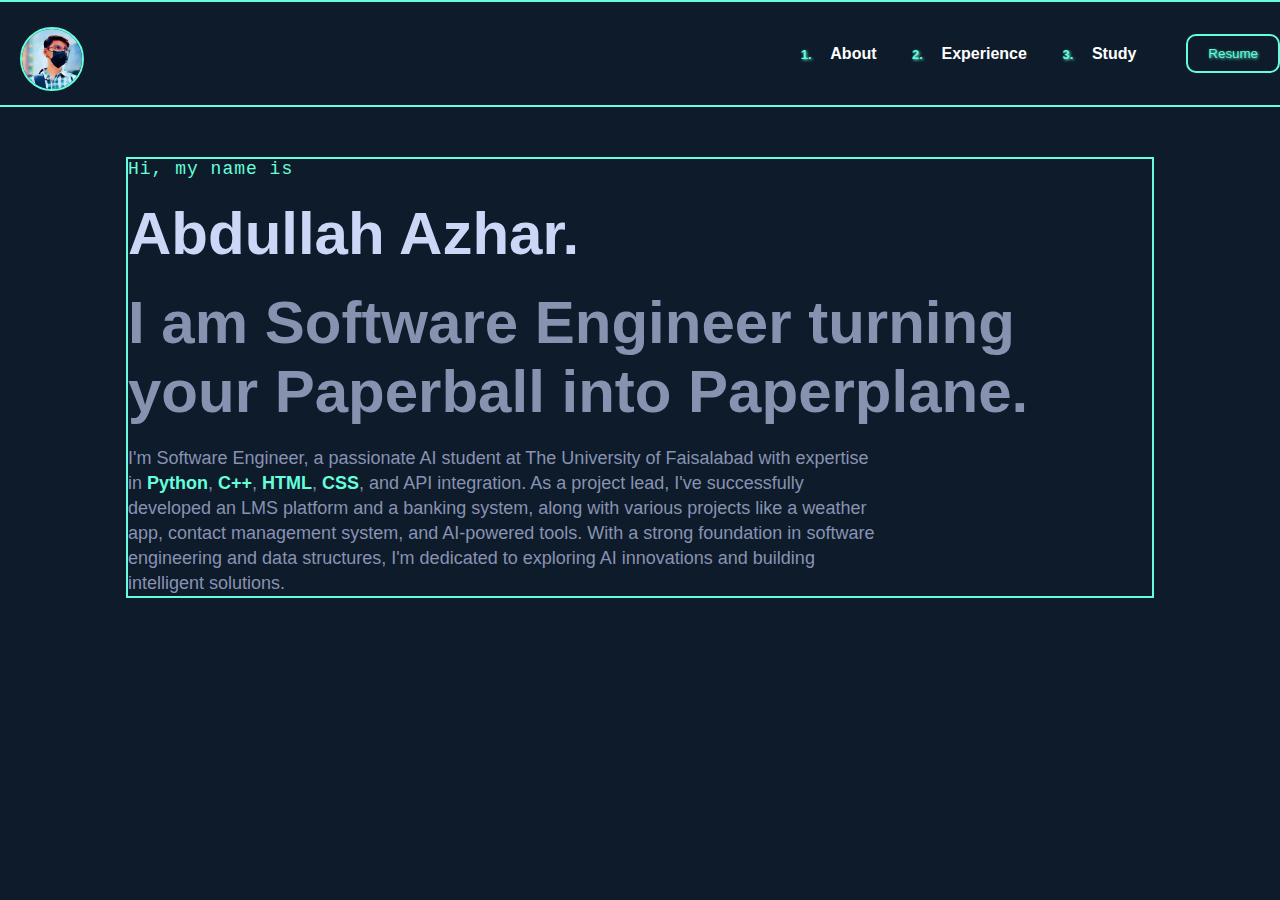
==== index.html @ 6ede2d3f "Portfolio with image and previous portfolio added" ====
<!DOCTYPE html>
<html lang="en">

<head>
    <script type="text/javascript" src="/___vscode_livepreview_injected_script"></script>
    <meta charset="UTF-8">
    <meta name="viewport" content="width=device-width, initial-scale=1.0">
    <title>Abdullah Azhar's Portfolio</title>
    <style>
        * {
            margin: 0;
            padding: 0;
        }

        :root {
            --bgcolor: #0D1B2A;
            --color: #64ffda;
        }

        body {
            background-color: var(--bgcolor);
            font-family: 'Poppins', sans-serif; 
            display: flex;
            flex-direction: column;
            align-items: center;
        }

        .navbar {
            border: 2px solid var(--color);
            width: 100vw;
            padding: 10px;
            display: flex;
            justify-content: space-between;
            align-items: center;
            flex-wrap: wrap;
        }

        nav ul {
            list-style-type: none;
            display: flex;
            justify-content: right;
            align-items: center;
            text-align: center;
            gap: 50px;

            list-style-type: decimal;
            font-weight: bold;
        }

        nav a {
            text-decoration: none;
            color: white;
        }

        li {
            padding-left: 15px;
        }

        li::marker {
            color: var(--color);
            font-size: 13px;
            text-shadow: 1px 1px 3px var(--color);


        }

        .btn {
            /* margin-right: 70px; */
            border: 2px solid var(--color);
            border-radius: 10px;
            padding: 10px 20px;
            background-color: var(--bgcolor);
            color: var(--color);
            text-shadow: 1px 1px 3px var(--color);

        }

        .pic {
            color: var(--color);
            border: 2px solid var(--color);
            /* display: flex; */
            /* justify-content: left; */
            /* align-items: flex-start; */
            width: 60px;
            height: 60px;
            border-radius: 50%;
            font-size: 32px;
            margin-left: 20px;
            margin-top: 15px;
            /* margin-right: 600px; */
        }

        .herocard {
            color: white;
            border: 2px solid var(--color);
            height: auto;
            max-width: 80vw;
            margin: auto;
            margin-top: 50px;
            text-align: left;

        }

        .intro {
            font-size: 18px;
            margin-bottom: 20px;
            color: var(--color);
            /* text-shadow: 1px 1px 3px var(--color); */
            letter-spacing: 1px;
            font-family: monospace;
        }

        .herocard h2 {
            font-size: 60px;
            margin-bottom: 20px;
            color: #ccd6f6;
            /* text-shadow: 1px 1px 3px var(--color); */
        }
        .explain {
            line-height: 25px;
            font-size: 18px;
            color: #8992b2;
            margin-top: 20px;
            overflow: auto;
            max-width: 750px;

        }
        b{
            color: var(--color);
        }
        @media only screen and (max-width: 600px){
            .herocard {
                width: 95%;
            }
            .herocard h2{
                font-size: 28px;
            }
        }
    </style>
</head>

<body>
    <header>

        <div class="navbar">
            <div>

                <img src="image.jpg" alt="myimg" class="pic">
            </div>
            <nav>
                <ul>
                    <li><a href="#">About</a></li>
                    <li><a href="#">Experience</a></li>
                    <li><a href="#">Study</a></li>
                    <button class="btn">Resume</button>
                </ul>
            </nav>
        </div>
    </header>
    <main>
        <section>

            <div class="herocard">
                <p class="intro">Hi, my name is</p>
                <h2>
                    Abdullah Azhar.
                </h2>
                <h2 style="color: #8892b0;">I am Software Engineer turning your Paperball into Paperplane.</h2>
                <div class="explain">

                    <p >I'm Software Engineer, a passionate AI student at The University of Faisalabad with expertise in
                        <b>Python</b>, <b>C++</b>, <b>HTML</b>, <b>CSS</b>, and API integration. As a project lead, I've
                        successfully developed an LMS platform and a banking system, along with various projects like a
                        weather app, contact management system, and AI-powered tools. With a strong foundation in software
                        engineering and data structures, I'm dedicated to exploring AI innovations and building intelligent
                        solutions.
                    </div>
                </p>
            </div>
        </section>
    </main>
</body>

</html>
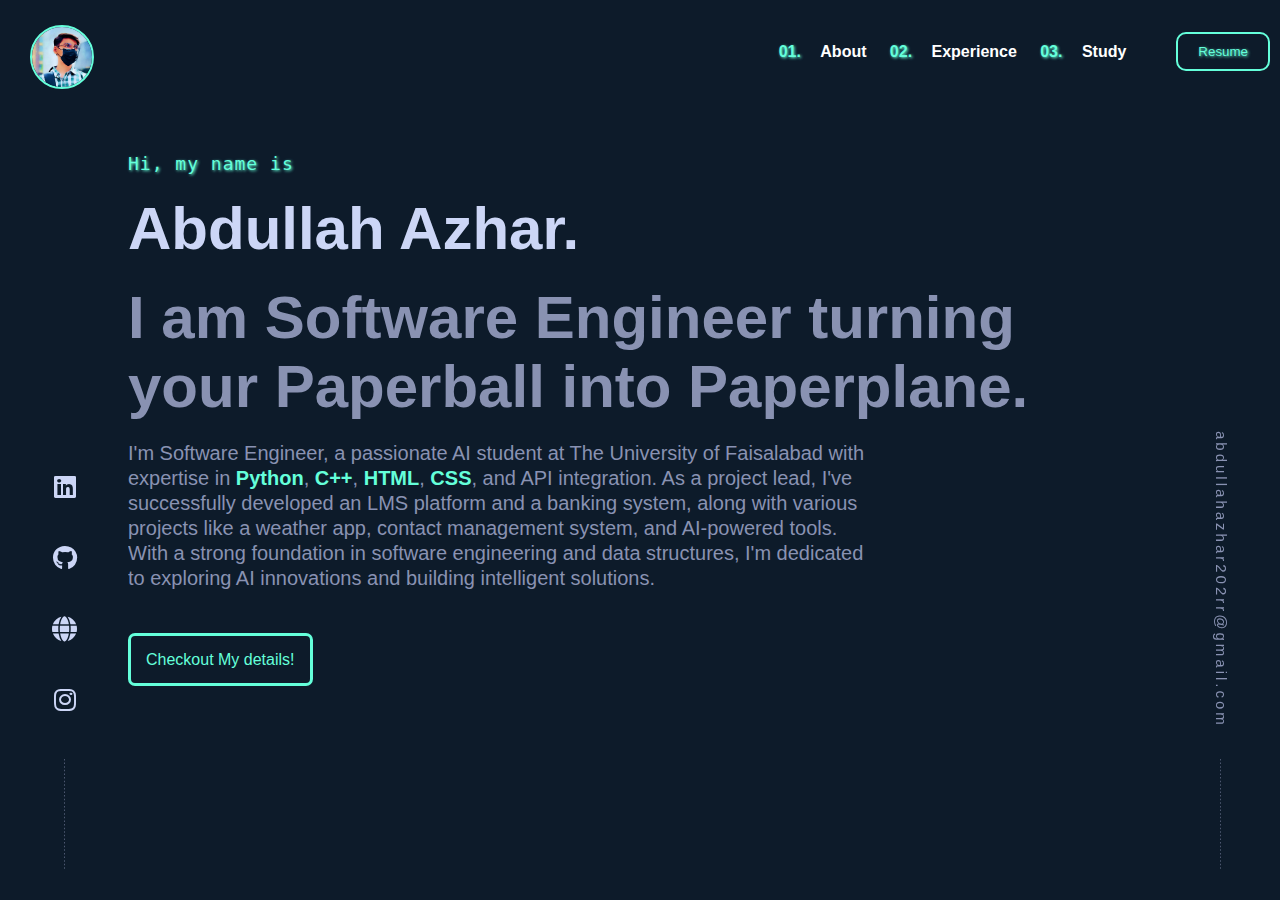
==== commit 9ae89177: "index file Portfolio updated" ====
--- a/index.html
+++ b/index.html
@@ -2,7 +2,7 @@
 <html lang="en">
 
 <head>
-    <script type="text/javascript" src="/___vscode_livepreview_injected_script"></script>
+    <link rel="stylesheet" href="https://cdnjs.cloudflare.com/ajax/libs/font-awesome/6.4.2/css/all.min.css">
     <meta charset="UTF-8">
     <meta name="viewport" content="width=device-width, initial-scale=1.0">
     <title>Abdullah Azhar's Portfolio</title>
@@ -15,6 +15,7 @@
         :root {
             --bgcolor: #0D1B2A;
             --color: #64ffda;
+            --pcolor: #8992b2;
         }
 
         body {
@@ -26,7 +27,8 @@
         }
 
         .navbar {
-            border: 2px solid var(--color);
+            box-sizing: border-box;
+            /* border-bottom: 2px solid var(--color); */
             width: 100vw;
             padding: 10px;
             display: flex;
@@ -35,15 +37,13 @@
             flex-wrap: wrap;
         }
 
-        nav ul {
-            list-style-type: none;
+        nav ol {
+            list-style-type: decimal-leading-zero;
             display: flex;
             justify-content: right;
             align-items: center;
             text-align: center;
             gap: 50px;
-
-            list-style-type: decimal;
             font-weight: bold;
         }
 
@@ -58,9 +58,7 @@
 
         li::marker {
             color: var(--color);
-            font-size: 13px;
             text-shadow: 1px 1px 3px var(--color);
-
 
         }
 
@@ -72,15 +70,13 @@
             background-color: var(--bgcolor);
             color: var(--color);
             text-shadow: 1px 1px 3px var(--color);
+            cursor: pointer;
 
         }
 
         .pic {
             color: var(--color);
             border: 2px solid var(--color);
-            /* display: flex; */
-            /* justify-content: left; */
-            /* align-items: flex-start; */
             width: 60px;
             height: 60px;
             border-radius: 50%;
@@ -92,7 +88,6 @@
 
         .herocard {
             color: white;
-            border: 2px solid var(--color);
             height: auto;
             max-width: 80vw;
             margin: auto;
@@ -105,7 +100,7 @@
             font-size: 18px;
             margin-bottom: 20px;
             color: var(--color);
-            /* text-shadow: 1px 1px 3px var(--color); */
+            text-shadow: 1px 1px 3px var(--color);
             letter-spacing: 1px;
             font-family: monospace;
         }
@@ -118,16 +113,67 @@
         }
         .explain {
             line-height: 25px;
-            font-size: 18px;
-            color: #8992b2;
-            margin-top: 20px;
+            font-size: 20px;
+            color: var(--pcolor);
+            margin: 20px 0px;
             overflow: auto;
             max-width: 750px;
-
         }
         b{
             color: var(--color);
         }
+        .prv{
+            margin-top: 60px;
+            
+        }
+        .prv > a{
+            text-decoration: none;
+            color: var(--color);
+            border: 3px solid var(--color);
+            border-radius: 7px;
+            padding: 15px;
+        }
+        .email{
+            font-size: 15px;
+            letter-spacing: 3px;
+            text-decoration: none;
+            color: var(--pcolor);
+            writing-mode: vertical-rl;
+        }
+        .email:hover{
+            color: var(--color);
+            text-shadow: 2px 1px 3px var(--color);
+        }
+        .right{
+            position: fixed;
+            bottom: 30px;
+            right: 50px;
+            font-size: 25px;
+            display: flex;
+            gap: 30px;
+            color: var(--pcolor);
+            writing-mode: vertical-rl;
+            align-items: center;
+        }
+        .left{
+            position: fixed;
+            bottom: 30px;
+            left: 50px;
+            font-size: 25px;
+            display: flex;
+            gap: 45px;
+            text-decoration: none;
+            color: var(--pcolor);
+            writing-mode: vertical-lr;
+        }
+        .left>a{
+            color: #ccd6f6;
+        }
+        .left >a:hover{
+            color: var(--color);
+            text-shadow: 2px 1px 3px var(--color);
+        }
+
         @media only screen and (max-width: 600px){
             .herocard {
                 width: 95%;
@@ -148,24 +194,23 @@
                 <img src="image.jpg" alt="myimg" class="pic">
             </div>
             <nav>
-                <ul>
-                    <li><a href="#">About</a></li>
-                    <li><a href="#">Experience</a></li>
-                    <li><a href="#">Study</a></li>
-                    <button class="btn">Resume</button>
-                </ul>
+                <ol>
+                    <li><a href="previous portfolio.html">About</a></li>
+                    <li><a href="previous portfolio.html">Experience</a></li>
+                    <li><a href="previous portfolio.html">Study</a></li>
+                    <button class="btn" onclick="window.location.href='myresume.pdf'">Resume</button>
+                </ol>
             </nav>
         </div>
     </header>
     <main>
         <section>
-
             <div class="herocard">
                 <p class="intro">Hi, my name is</p>
                 <h2>
                     Abdullah Azhar.
                 </h2>
-                <h2 style="color: #8892b0;">I am Software Engineer turning your Paperball into Paperplane.</h2>
+                <h2 style="color: var(--pcolor);">I am Software Engineer turning your Paperball into Paperplane.</h2>
                 <div class="explain">
 
                     <p >I'm Software Engineer, a passionate AI student at The University of Faisalabad with expertise in
@@ -174,10 +219,37 @@
                         weather app, contact management system, and AI-powered tools. With a strong foundation in software
                         engineering and data structures, I'm dedicated to exploring AI innovations and building intelligent
                         solutions.
-                    </div>
-                </p>
+                    </p>
+                </div>
+                <div class="prv">
+                    <a href="previous portfolio.html">Checkout My details!</a>                    
+                </div>
             </div>
         </section>
+        <aside>
+            <div class="right">
+                    <a href="mailto:abdullahazhar202rr@gmail.com" class="email" target="_blank">abdullahazhar202rr@gmail.com</a>
+                    <pre style="font-size: 6px">-------------------------------</pre>
+                </div>
+            </aside>
+            <aside>
+                <div class="left">
+                    
+                    <a href="https://www.linkedin.com/in/abdullah-azhar-83b8ba296/" target="_blank" rel="noopener noreferrer">
+                        <i class="fab fa-linkedin"></i>
+                    </a>
+                    <a href="https://github.com/abdullahazhar202rr/" target="_blank" rel="noopener noreferrer" aria-label="GitHub">
+                        <i class="fab fa-github"></i>
+                    </a>
+                    <a href="https://project.codebyabdullahazhar.freewebhostmost.com/" target="_blank" rel="noopener noreferrer" aria-label="Website">
+                        <i class="fas fa-globe"></i>
+                    </a>
+                    <a href="https://www.instagram.com/abdullahazhar202rr" target="_blank">
+                        <i class="fab fa-instagram"></i>
+                    </a>
+                    <pre style="font-size: 6px; margin-left: 12px;">-------------------------------</pre>
+                </div>
+            </aside>
     </main>
 </body>
 
